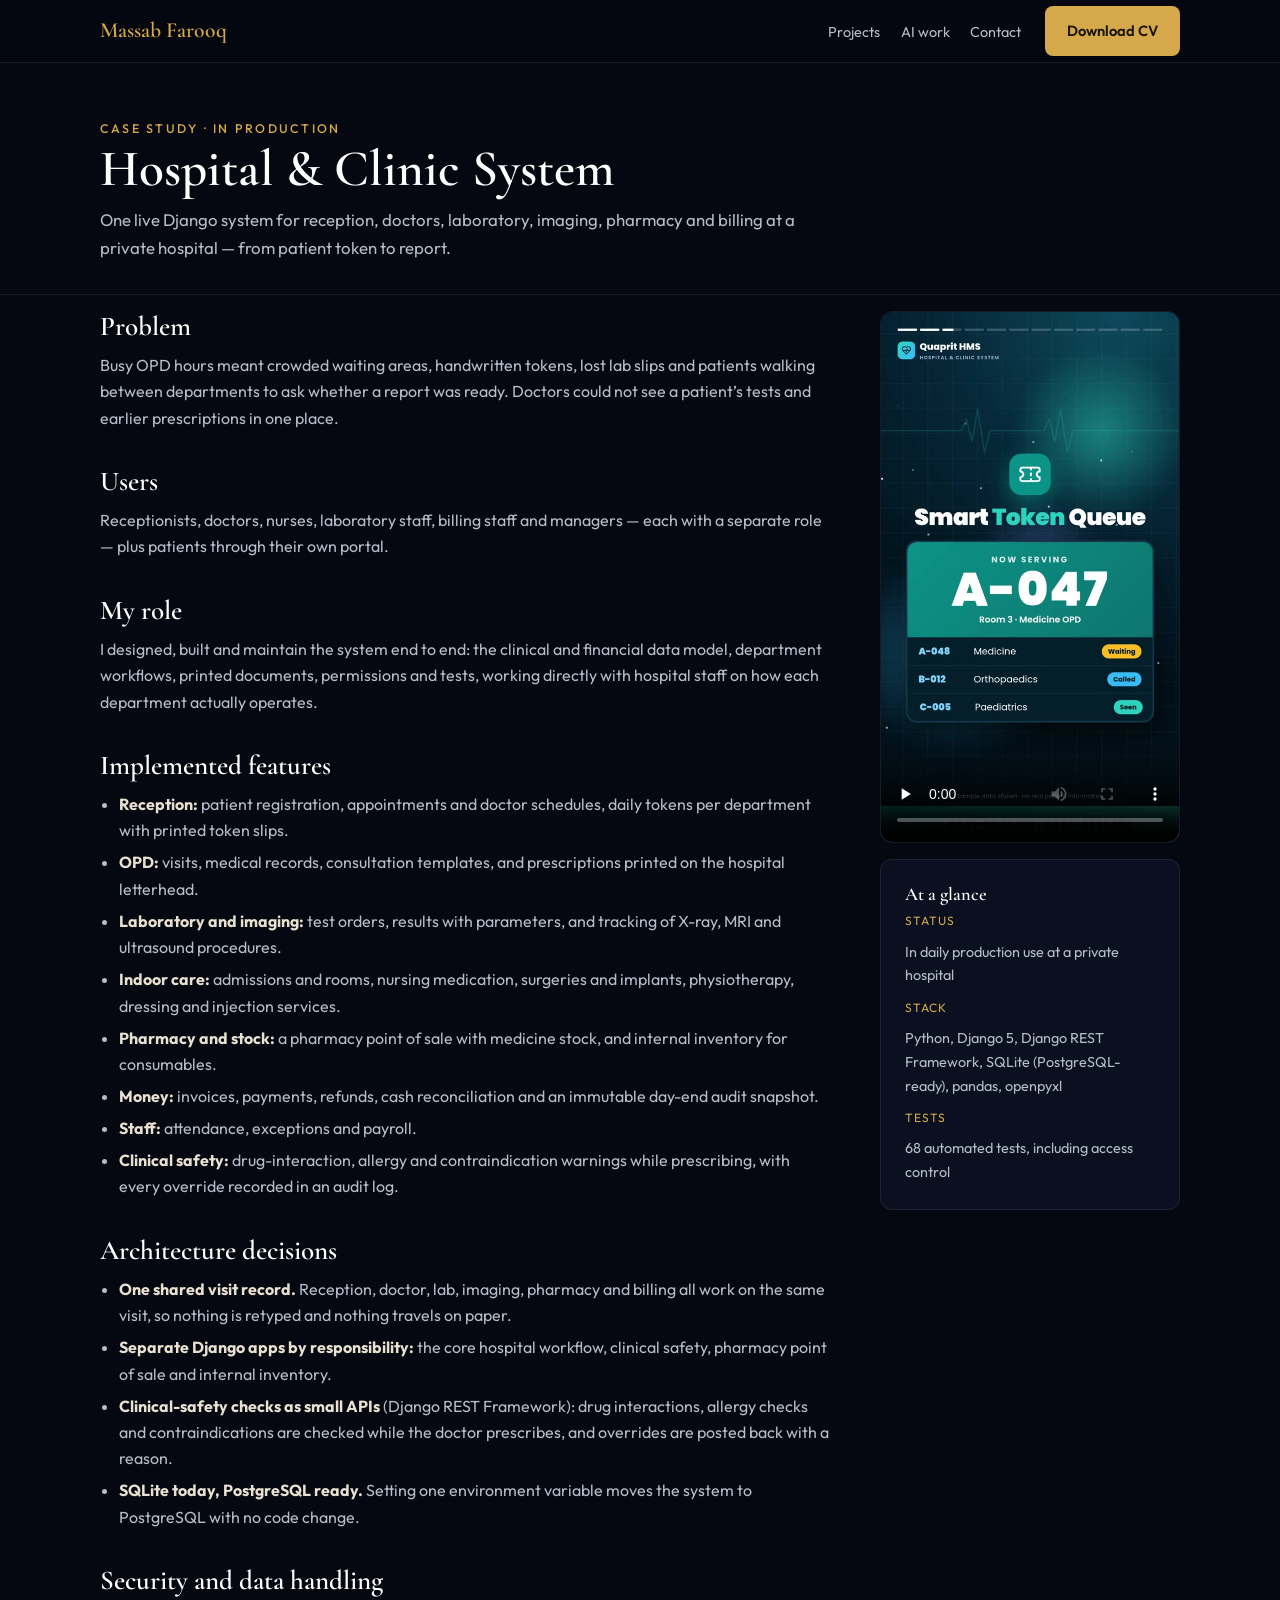
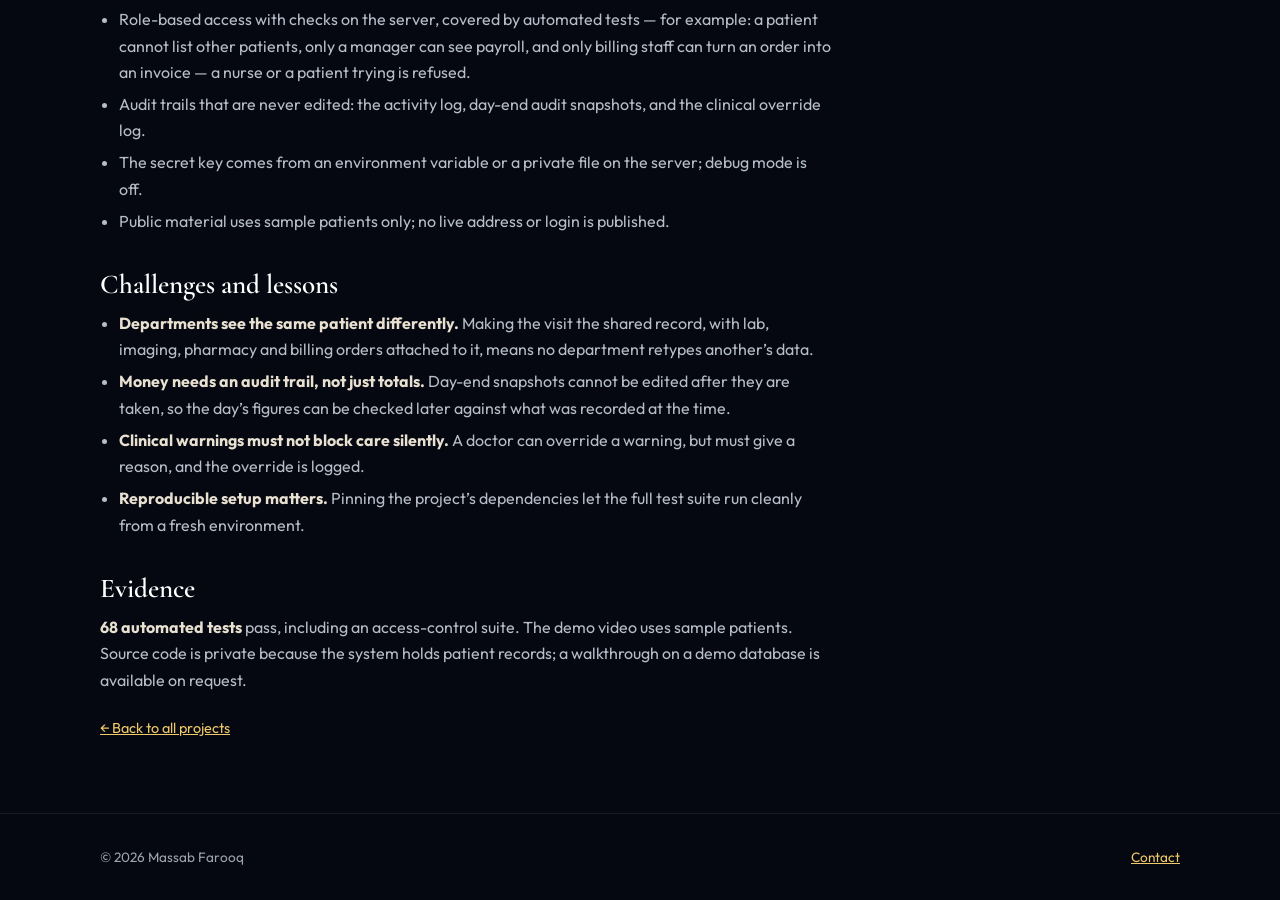
==== projects/hospital-system.html @ c0df6a2b "P1: recruiter-focused homepage, case studies and CV - New engineering-first headline and summary; Do" ====
<!DOCTYPE html>
<html lang="en">
<head>
<meta charset="UTF-8"/>
<meta name="viewport" content="width=device-width, initial-scale=1.0"/>
<title>Hospital &amp; Clinic System · Case study · Massab Farooq</title>
<meta name="description" content="Case study: a Django hospital system in daily use, connecting reception, doctors, laboratory, imaging, pharmacy and billing, with audit trails and access-control tests."/>
<link rel="preconnect" href="https://fonts.googleapis.com"/>
<link href="https://fonts.googleapis.com/css2?family=Cormorant+Garamond:wght@500;600;700&family=Outfit:wght@400;500;600&display=swap" rel="stylesheet"/>
<link rel="stylesheet" href="../assets/site.css"/>
</head>
<body>
<a class="skip" href="#main">Skip to content</a>
<nav class="nav" aria-label="Main">
  <div class="wrap">
    <a class="brand" href="../index.html">Massab Farooq</a>
    <ul><li><a href="../index.html#projects">Projects</a></li><li><a href="../index.html#ai">AI work</a></li><li><a href="../index.html#contact">Contact</a></li></ul>
    <a class="btn btn-primary" href="../cv/Massab-Farooq-CV.pdf" download>Download CV</a>
  </div>
</nav>

<main id="main">
<section class="case-hero">
  <div class="wrap">
    <p class="eyebrow">Case study · in production</p>
    <h1>Hospital &amp; Clinic System</h1>
    <p class="lead">One live Django system for reception, doctors, laboratory, imaging, pharmacy and billing at a private hospital — from patient token to report.</p>
  </div>
</section>

<section style="padding-top:1rem">
  <div class="wrap case">
    <article>
      <h2>Problem</h2>
      <p>Busy OPD hours meant crowded waiting areas, handwritten tokens, lost lab slips and patients walking between departments to ask whether a report was ready. Doctors could not see a patient’s tests and earlier prescriptions in one place.</p>

      <h2>Users</h2>
      <p>Receptionists, doctors, nurses, laboratory staff, billing staff and managers — each with a separate role — plus patients through their own portal.</p>

      <h2>My role</h2>
      <p>I designed, built and maintain the system end to end: the clinical and financial data model, department workflows, printed documents, permissions and tests, working directly with hospital staff on how each department actually operates.</p>

      <h2>Implemented features</h2>
      <ul>
        <li><b>Reception:</b> patient registration, appointments and doctor schedules, daily tokens per department with printed token slips.</li>
        <li><b>OPD:</b> visits, medical records, consultation templates, and prescriptions printed on the hospital letterhead.</li>
        <li><b>Laboratory and imaging:</b> test orders, results with parameters, and tracking of X-ray, MRI and ultrasound procedures.</li>
        <li><b>Indoor care:</b> admissions and rooms, nursing medication, surgeries and implants, physiotherapy, dressing and injection services.</li>
        <li><b>Pharmacy and stock:</b> a pharmacy point of sale with medicine stock, and internal inventory for consumables.</li>
        <li><b>Money:</b> invoices, payments, refunds, cash reconciliation and an immutable day-end audit snapshot.</li>
        <li><b>Staff:</b> attendance, exceptions and payroll.</li>
        <li><b>Clinical safety:</b> drug-interaction, allergy and contraindication warnings while prescribing, with every override recorded in an audit log.</li>
      </ul>

      <h2>Architecture decisions</h2>
      <ul>
        <li><b>One shared visit record.</b> Reception, doctor, lab, imaging, pharmacy and billing all work on the same visit, so nothing is retyped and nothing travels on paper.</li>
        <li><b>Separate Django apps by responsibility:</b> the core hospital workflow, clinical safety, pharmacy point of sale and internal inventory.</li>
        <li><b>Clinical-safety checks as small APIs</b> (Django REST Framework): drug interactions, allergy checks and contraindications are checked while the doctor prescribes, and overrides are posted back with a reason.</li>
        <li><b>SQLite today, PostgreSQL ready.</b> Setting one environment variable moves the system to PostgreSQL with no code change.</li>
      </ul>

      <h2>Security and data handling</h2>
      <ul>
        <li>Role-based access with checks on the server, covered by automated tests — for example: a patient cannot list other patients, only a manager can see payroll, and only billing staff can turn an order into an invoice — a nurse or a patient trying is refused.</li>
        <li>Audit trails that are never edited: the activity log, day-end audit snapshots, and the clinical override log.</li>
        <li>The secret key comes from an environment variable or a private file on the server; debug mode is off.</li>
        <li>Public material uses sample patients only; no live address or login is published.</li>
      </ul>

      <h2>Challenges and lessons</h2>
      <ul>
        <li><b>Departments see the same patient differently.</b> Making the visit the shared record, with lab, imaging, pharmacy and billing orders attached to it, means no department retypes another’s data.</li>
        <li><b>Money needs an audit trail, not just totals.</b> Day-end snapshots cannot be edited after they are taken, so the day’s figures can be checked later against what was recorded at the time.</li>
        <li><b>Clinical warnings must not block care silently.</b> A doctor can override a warning, but must give a reason, and the override is logged.</li>
        <li><b>Reproducible setup matters.</b> Pinning the project’s dependencies let the full test suite run cleanly from a fresh environment.</li>
      </ul>

      <h2>Evidence</h2>
      <p><b>68 automated tests</b> pass, including an access-control suite. The demo video uses sample patients. Source code is private because the system holds patient records; a walkthrough on a demo database is available on request.</p>
      <a class="back" href="../index.html#projects">← Back to all projects</a>
    </article>

    <aside class="aside" aria-label="Project summary">
      <div class="reel"><video controls playsinline preload="none" poster="../media/quaprit-hms-reel.jpg"><source src="../media/quaprit-hms-reel.mp4" type="video/mp4"/>Demo video of the hospital system</video></div>
      <div class="panel">
        <h3>At a glance</h3>
        <dl>
          <dt>Status</dt><dd>In daily production use at a private hospital</dd>
          <dt>Stack</dt><dd>Python, Django 5, Django REST Framework, SQLite (PostgreSQL-ready), pandas, openpyxl</dd>
          <dt>Tests</dt><dd>68 automated tests, including access control</dd>
        </dl>
      </div>
    </aside>
  </div>
</section>
</main>

<footer><div class="wrap"><span>© 2026 Massab Farooq</span><span><a href="../index.html#contact">Contact</a></span></div></footer>
</body>
</html>
---- assets/site.css ----
/* Shared styles for the portfolio home page and case-study pages.
   Dark navy + gold, Cormorant Garamond headings, Outfit body text. */
*,*::before,*::after{box-sizing:border-box;margin:0;padding:0}
:root{
  --bg:#050810;--bg2:#0a1020;--bg3:#0f172a;
  --gold:#d4a84b;--gold2:#f0c96a;--green:#34d399;--teal:#2dd4bf;
  --white:#ffffff;--cream:#e8e0d0;--gray:#9ca3af;--gray2:#b6bdc8;
  --border:rgba(212,168,75,0.22);--border2:rgba(255,255,255,0.08);
  --radius:12px;--max:1120px;
}
html{scroll-behavior:smooth}
body{font-family:'Outfit',system-ui,sans-serif;background:var(--bg);color:var(--cream);line-height:1.65;font-size:16px}
img,video{max-width:100%;display:block}
a{color:var(--gold2)}
a:hover{color:var(--white)}
a:focus-visible,button:focus-visible,input:focus-visible,select:focus-visible,textarea:focus-visible,summary:focus-visible{outline:2px solid var(--gold);outline-offset:3px;border-radius:4px}
.skip{position:absolute;left:-9999px;top:0;background:var(--gold);color:var(--bg);padding:.6rem 1rem;z-index:100}
.skip:focus{left:1rem;top:1rem}
.wrap{max-width:var(--max);margin:0 auto;padding:0 1.25rem}
h1,h2,h3{font-family:'Cormorant Garamond',Georgia,serif;color:var(--white);font-weight:600;line-height:1.15}
h2{font-size:clamp(1.9rem,4vw,2.6rem);margin-bottom:.4rem}
h3{font-size:1.45rem}
.eyebrow{font-size:.78rem;letter-spacing:.18em;text-transform:uppercase;color:var(--gold);font-weight:500}
.lead{color:var(--gray2);max-width:46rem;margin-top:.5rem}
section{padding:4.5rem 0;border-top:1px solid var(--border2)}
section:first-of-type{border-top:0}

/* nav */
.nav{position:sticky;top:0;z-index:50;background:rgba(5,8,16,.92);backdrop-filter:blur(8px);border-bottom:1px solid var(--border2)}
.nav .wrap{display:flex;align-items:center;gap:1.5rem;height:62px}
.brand{font-family:'Cormorant Garamond',serif;font-size:1.35rem;color:var(--gold);text-decoration:none;font-weight:600}
.nav ul{display:flex;gap:1.3rem;list-style:none;margin-left:auto}
.nav ul a{color:var(--gray2);text-decoration:none;font-size:.9rem}
.nav ul a:hover{color:var(--gold2)}
@media(max-width:820px){.nav ul{display:none}}

/* buttons */
.btn{display:inline-flex;align-items:center;gap:.5rem;padding:.75rem 1.3rem;border-radius:8px;font-weight:600;font-size:.92rem;text-decoration:none;border:1px solid transparent;cursor:pointer;font-family:inherit}
.btn-primary{background:var(--gold);color:#1a1205}
.btn-primary:hover{background:var(--gold2);color:#1a1205}
.btn-ghost{border-color:var(--border);color:var(--cream);background:transparent}
.btn-ghost:hover{border-color:var(--gold);color:var(--gold2)}
.btns{display:flex;flex-wrap:wrap;gap:.75rem;margin-top:1.6rem}

/* hero */
.hero{padding:4rem 0 3.5rem}
.hero .wrap{display:grid;grid-template-columns:1.35fr .9fr;gap:3rem;align-items:center}
.hero h1{font-size:clamp(2.6rem,6vw,4rem)}
.hero .headline{font-size:clamp(1.05rem,2.2vw,1.25rem);color:var(--gold2);font-weight:500;margin-top:.6rem}
.hero .sub{color:var(--gray2);margin-top:1rem;max-width:40rem}
.photo{border-radius:var(--radius);overflow:hidden;border:1px solid var(--border);max-width:340px;justify-self:end;width:100%}
.photo img{width:100%;aspect-ratio:4/5;object-fit:cover;object-position:center 20%}
.photo figcaption{padding:.8rem 1rem;font-size:.85rem;color:var(--gray2);background:var(--bg2)}
@media(max-width:820px){.hero .wrap{grid-template-columns:1fr}.photo{justify-self:start;max-width:200px;order:-1}.photo figcaption{display:none}}

/* facts strip */
.facts{display:grid;grid-template-columns:repeat(4,1fr);gap:1rem;margin-top:2.2rem}
.fact{border:1px solid var(--border2);border-radius:10px;padding:.9rem 1rem;background:var(--bg2)}
.fact b{display:block;color:var(--white);font-size:1.05rem}
.fact span{font-size:.82rem;color:var(--gray)}
@media(max-width:820px){.facts{grid-template-columns:1fr 1fr}}

/* project cards */
.cards{display:grid;grid-template-columns:repeat(3,1fr);gap:1.2rem;margin-top:2rem}
@media(max-width:960px){.cards{grid-template-columns:1fr}}
.card{background:var(--bg2);border:1px solid var(--border2);border-radius:var(--radius);padding:1.5rem;display:flex;flex-direction:column}
.card .status{font-size:.75rem;color:var(--green);letter-spacing:.06em;text-transform:uppercase;font-weight:600}
.card h3{margin:.35rem 0 .5rem}
.card p{color:var(--gray2);font-size:.93rem}
.card ul{margin:.9rem 0 1rem 1.1rem;color:var(--cream);font-size:.9rem}
.card ul li{margin:.25rem 0}
.chips{display:flex;flex-wrap:wrap;gap:.4rem;margin-top:auto;padding-top:.6rem}
.chip{font-size:.74rem;border:1px solid var(--border2);border-radius:20px;padding:.15rem .6rem;color:var(--gray2)}
.card .links{display:flex;flex-wrap:wrap;gap:.9rem;margin-top:1rem;font-size:.9rem}

/* AI section */
.ai-grid{display:grid;grid-template-columns:1fr 1fr;gap:1.2rem;margin-top:2rem}
@media(max-width:860px){.ai-grid{grid-template-columns:1fr}}
.panel{background:var(--bg2);border:1px solid var(--border2);border-radius:var(--radius);padding:1.5rem}
.panel h3{margin-bottom:.4rem}
.panel p,.panel li{color:var(--gray2);font-size:.93rem}
.panel ul{margin:.6rem 0 0 1.1rem}
.panel li{margin:.3rem 0}
.badge{display:inline-block;font-size:.72rem;font-weight:600;letter-spacing:.06em;text-transform:uppercase;border-radius:20px;padding:.18rem .65rem;margin-bottom:.6rem}
.badge.shipped{background:rgba(52,211,153,.14);color:var(--green)}
.badge.design{background:rgba(212,168,75,.15);color:var(--gold2)}

/* tables */
table{width:100%;border-collapse:collapse;margin-top:1.5rem;font-size:.93rem}
th,td{text-align:left;padding:.7rem .8rem;border-bottom:1px solid var(--border2);vertical-align:top}
th{color:var(--gold);font-weight:600;font-size:.8rem;letter-spacing:.06em;text-transform:uppercase}
td{color:var(--gray2)}
td b{color:var(--cream);font-weight:600}
.table-scroll{overflow-x:auto}

/* experience */
.timeline{margin-top:1.8rem;display:grid;gap:1rem}
.job{background:var(--bg2);border:1px solid var(--border2);border-radius:var(--radius);padding:1.3rem 1.5rem}
.job .meta{font-size:.85rem;color:var(--gold2)}
.job p{color:var(--gray2);font-size:.93rem;margin-top:.4rem}

/* certifications */
.certs{display:grid;grid-template-columns:1fr 1fr;gap:.6rem 2rem;margin-top:1.5rem;list-style:none}
.certs li{color:var(--gray2);font-size:.92rem;padding:.45rem 0;border-bottom:1px solid var(--border2)}
.certs li span{color:var(--gray);font-size:.82rem;display:block}
@media(max-width:760px){.certs{grid-template-columns:1fr}}

/* contact */
.contact{display:grid;grid-template-columns:1fr 1fr;gap:2rem;margin-top:1.5rem}
@media(max-width:860px){.contact{grid-template-columns:1fr}}
.contact-links{list-style:none;display:grid;gap:.7rem}
.contact-links a{display:flex;flex-direction:column;text-decoration:none;color:var(--cream);background:var(--bg2);border:1px solid var(--border2);border-radius:10px;padding:.8rem 1rem}
.contact-links a:hover{border-color:var(--gold)}
.contact-links small{color:var(--gray);font-size:.78rem}
form.msg{background:var(--bg2);border:1px solid var(--border2);border-radius:var(--radius);padding:1.4rem}
form.msg label{display:block;font-size:.8rem;color:var(--gray);margin:.8rem 0 .3rem}
form.msg input,form.msg select,form.msg textarea{width:100%;background:var(--bg);border:1px solid var(--border2);border-radius:8px;color:var(--cream);padding:.7rem .8rem;font-family:inherit;font-size:.95rem}
form.msg textarea{min-height:110px;resize:vertical}
.row2{display:grid;grid-template-columns:1fr 1fr;gap:.8rem}
.form-error{display:none;color:#fca5a5;font-size:.85rem;margin-top:.6rem}
.form-note{font-size:.8rem;color:var(--gray);margin-top:.7rem}

/* case-study pages */
.case-hero{padding:3.5rem 0 2rem}
.case-hero h1{font-size:clamp(2.2rem,5vw,3.2rem)}
.case-hero .lead{font-size:1.05rem}
.case{display:grid;grid-template-columns:1fr 300px;gap:3rem;align-items:start}
@media(max-width:900px){.case{grid-template-columns:1fr}}
.case h2{font-size:1.7rem;margin:2.2rem 0 .6rem}
.case h2:first-child{margin-top:0}
.case p,.case li{color:var(--gray2)}
.case ul{margin:.4rem 0 0 1.2rem}
.case li{margin:.35rem 0}
.case li b,.case p b{color:var(--cream)}
.aside{position:sticky;top:80px;display:grid;gap:1rem}
.aside .panel h3{font-size:1.15rem}
.aside dl{display:grid;gap:.6rem;margin-top:.4rem}
.aside dt{font-size:.75rem;letter-spacing:.08em;text-transform:uppercase;color:var(--gold)}
.aside dd{color:var(--gray2);font-size:.9rem}
.reel{max-width:300px;border-radius:var(--radius);overflow:hidden;border:1px solid var(--border2)}
.reel video{width:100%;aspect-ratio:9/16;background:#000}
.shots{display:grid;gap:1rem;margin-top:1rem}
.shots figure{border:1px solid var(--border2);border-radius:10px;overflow:hidden}
.shots figcaption{font-size:.82rem;color:var(--gray);padding:.5rem .8rem;background:var(--bg2)}
.note{border-left:3px solid var(--gold);background:var(--bg2);padding:.9rem 1.1rem;border-radius:0 8px 8px 0;margin-top:1rem;font-size:.92rem;color:var(--gray2)}
.back{display:inline-block;margin-top:1.5rem;font-size:.9rem}

footer{border-top:1px solid var(--border2);padding:2rem 0;color:var(--gray);font-size:.85rem}
footer .wrap{display:flex;flex-wrap:wrap;gap:1rem;justify-content:space-between}

@media (prefers-reduced-motion: reduce){html{scroll-behavior:auto}*{transition:none!important;animation:none!important}}
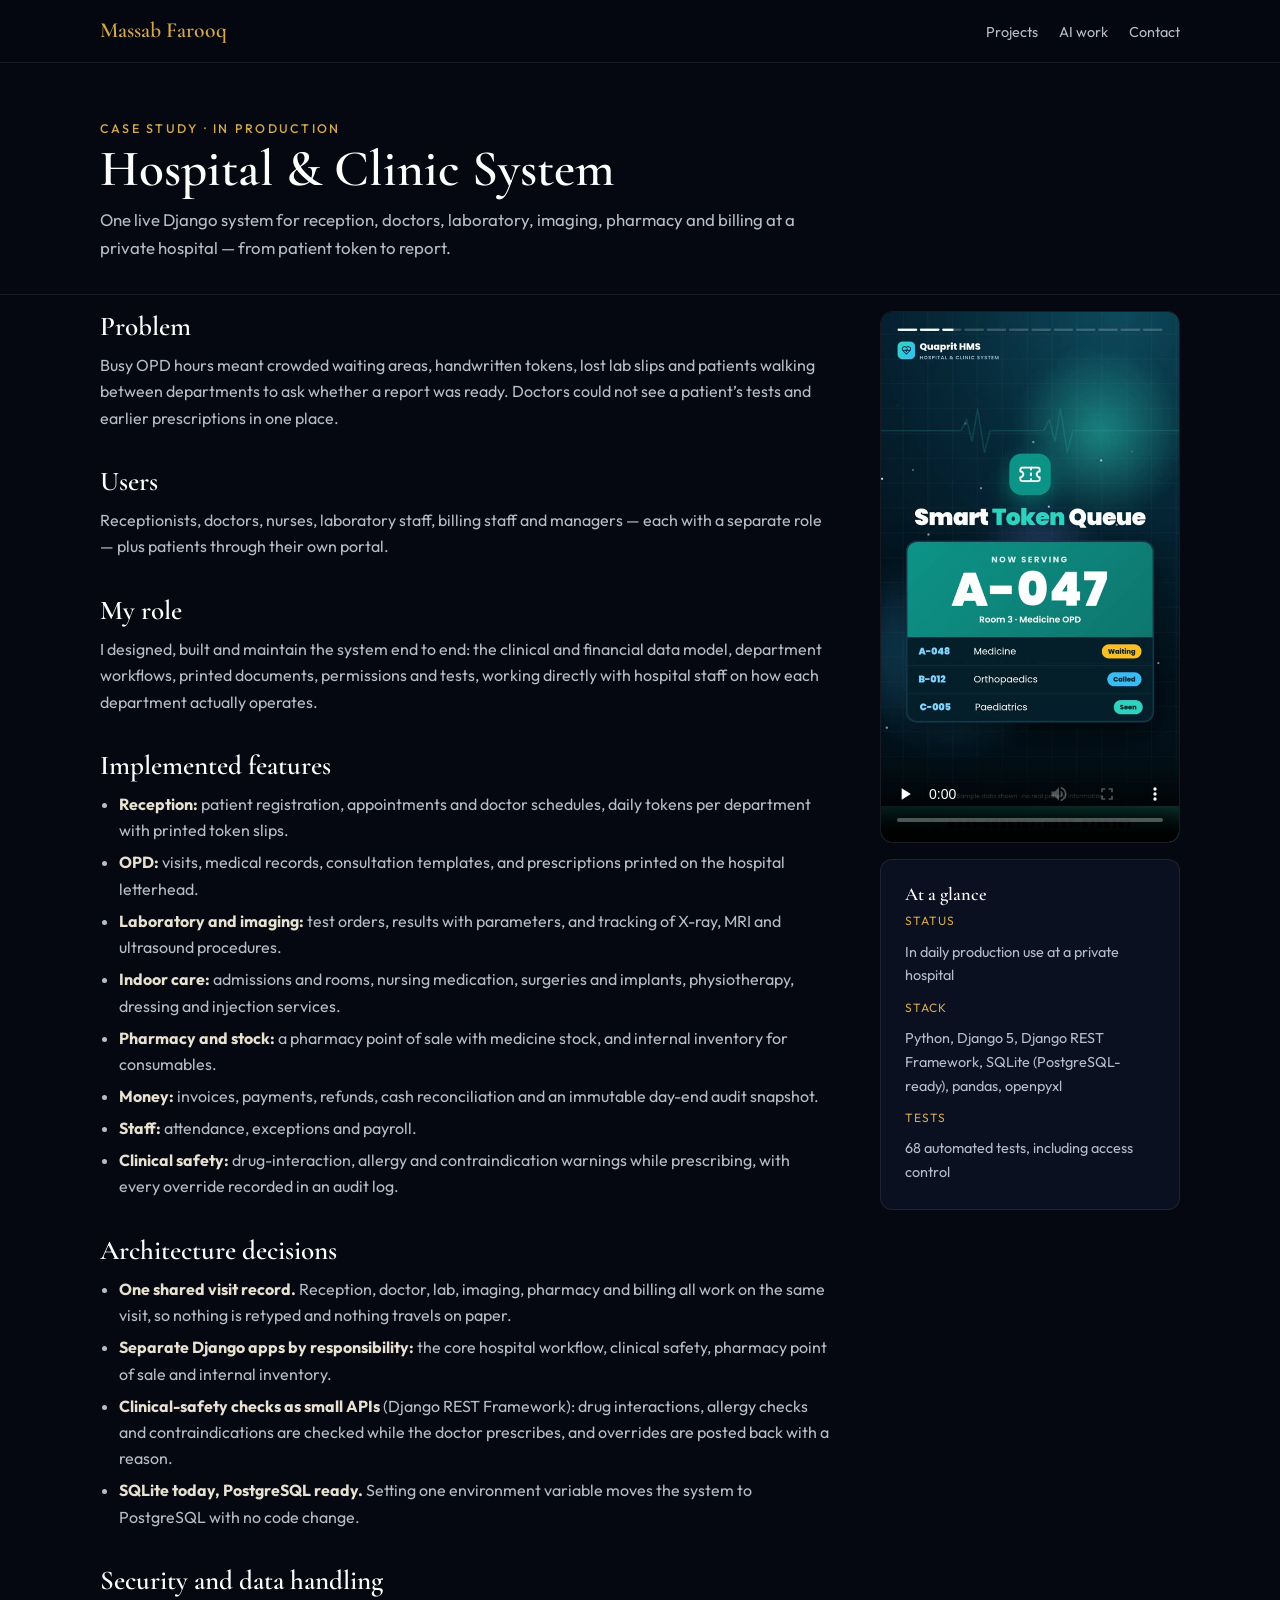
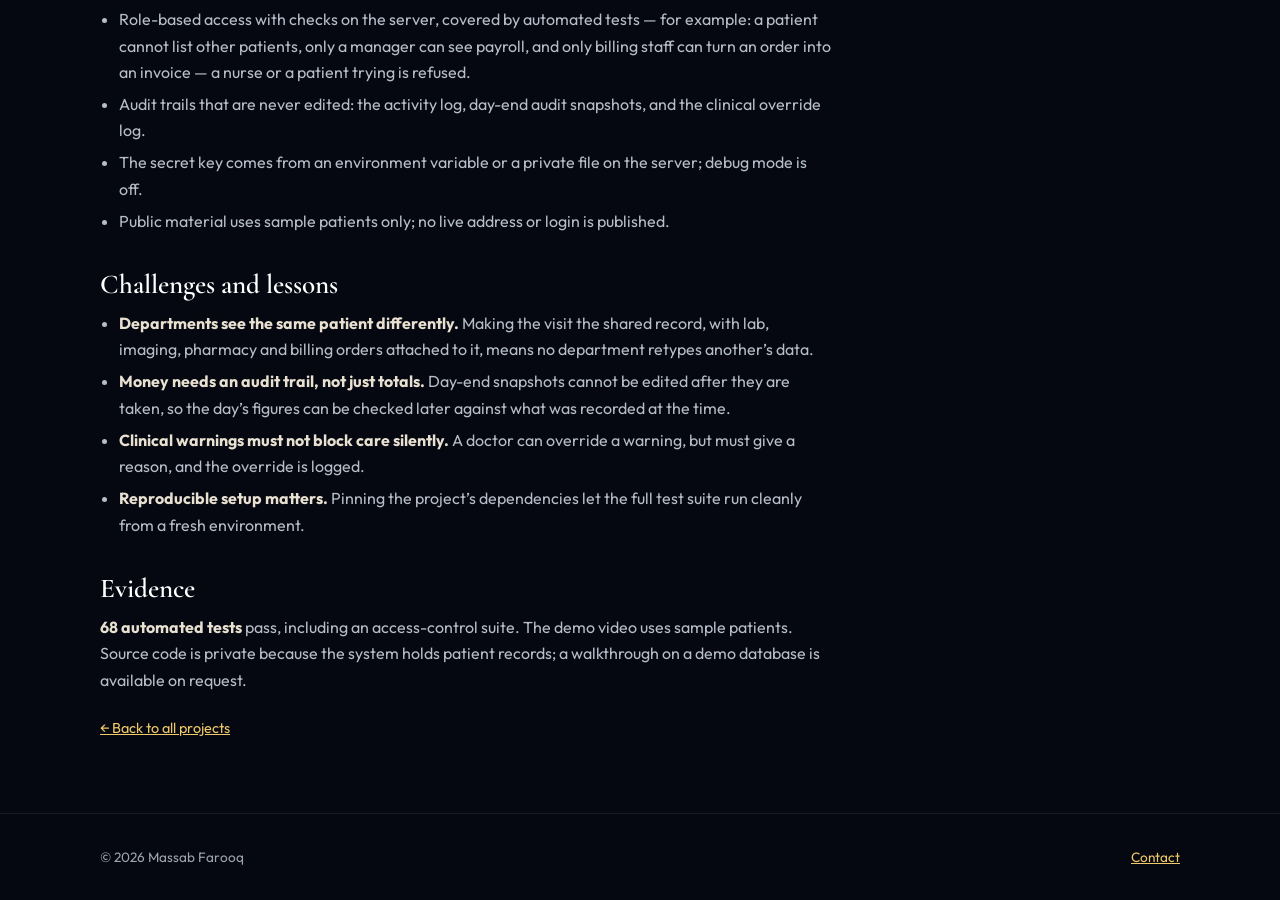
==== commit b25258d0: "Remove the Download CV option - Drop the "Download CV" buttons from the home page (menu and hero) an" ====
--- a/projects/hospital-system.html
+++ b/projects/hospital-system.html
@@ -15,7 +15,6 @@
   <div class="wrap">
     <a class="brand" href="../index.html">Massab Farooq</a>
     <ul><li><a href="../index.html#projects">Projects</a></li><li><a href="../index.html#ai">AI work</a></li><li><a href="../index.html#contact">Contact</a></li></ul>
-    <a class="btn btn-primary" href="../cv/Massab-Farooq-CV.pdf" download>Download CV</a>
   </div>
 </nav>
 
